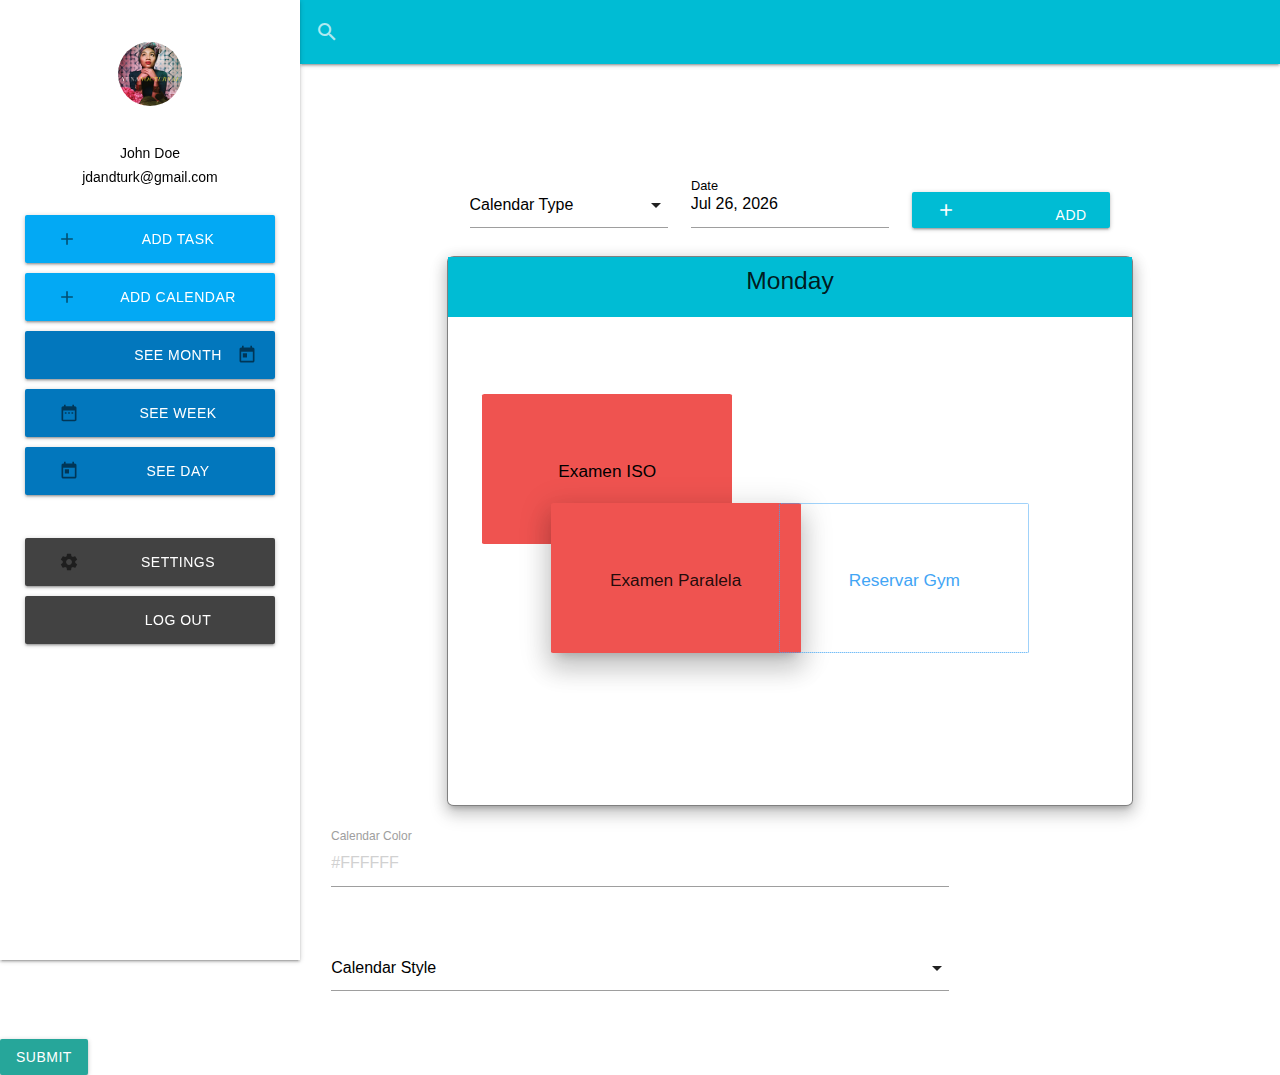
==== views/daily_calendar.html @ f016bbc3 "Updated gui" ====
<!DOCTYPE html>
<html>
  <head>
    <!--Import Google Icon Font-->
    <link href="https://fonts.googleapis.com/icon?family=Material+Icons" rel="stylesheet">
    <!--Import materialize.css-->
    <link rel="stylesheet" href="https://cdnjs.cloudflare.com/ajax/libs/materialize/1.0.0/css/materialize.min.css">
    <link rel="stylesheet" href="../assets/css/style.css">
    <!--Let browser know website is optimized for mobile-->
    <meta name="viewport" content="width=device-width, initial-scale=1.0"/>
  </head>

  <body style="height: 100%;">

  <ul id="slide-out" class="sidenav sidenav-fixed" style="padding: 10px;">
    <li><div class="user-view" style=" text-align: center !important;" >
      <a href="#user" ><img class="circle" src="../assets/img/yuna.jpg" style="display: inline;"></a>
      <a href="#name"><span class="black-text name">John Doe</span></a>
      <a href="#email"><span class="black-text email">jdandturk@gmail.com</span></a>
    </div></li>
    <li><a href="#addTask" class=" waves-effect waves-light btn modal-trigger light-blue"><i class="material-icons">add_task</i>Add Task</a></li>
    <li><a href="#addCalendar" class="waves-effect waves-light btn modal-trigger light-blue"><i class="material-icons">addchart</i>Add Calendar</a></li>
    <li><a href="monthly_calendar.html" class=" waves-effect waves-light btn light-blue darken-3"><i class="material-icons">calendar_today</i>See Month</a></li>
    <li><a href="weekly_calendar.html" class=" waves-effect waves-light btn light-blue darken-3"><i class="material-icons">date_range</i>See Week</a></li>
    <li><a href="daily_calendar.html" class=" waves-effect waves-light btn light-blue darken-3"><i class="material-icons">today</i>See Day</a></li>
    <br>
    <li><a class="waves-effect waves-light btn grey darken-3 "><i class="material-icons left">settings</i>Settings</a></li>
    <li><a class="waves-effect waves-light btn grey darken-3 modal-trigger" ><i class="material-icons left">outbound</i>Log Out</a></li>
  </ul>
  
  <main>
    <nav style="background-color: #00BCD4">
      <div class="nav-wrapper">
        <a href="#" data-target="slide-out" class="sidenav-trigger"><i class="material-icons">menu</i></a>
        <form>
          <div class="input-field">
            <input id="search" type="search" required>
            <label class="label-icon" for="search"><i class="material-icons">search</i></label>
            <i class="material-icons">close</i>
          </div>
        </form>
        </div>
    </nav> 
    
    <div class="container">
        <div class="row" style="margin-top: 15%; display: flex; margin-bottom: 5px;" >
            <div class="col s12" style="justify-content: space-between !important;"> 
                <div class="input-field col m4" >
                    <select>
                        <option value="" disabled selected>Calendar Type</option>
                        <option value="1">Option 1</option>
                        <option value="2">Option 2</option>
                        <option value="3">Option 3</option>
                    </select>              
                </div>
     
                <div class="input-field col s6 m4">
                    <input type="text" id="daily" class="datepicker">
                    <label for="daily" class="label">Date</label>
                </div>
    
                <div class="input-field col m4">
                  <a href="#addTask" style="margin-top: 10px;" class="waves-effect waves-light cyan btn btn-block light-blue modal-trigger"><i class="material-icons">addchart</i>Add Task</a>
                </div>
            </div>
        </div>
        <div class="row" id="calendar" >
            <div id="dailyCalendar" class="z-depth-3">
                <div class="dailyHeader">
                  <h5 style="text-align: center; padding-top: 1.5%; margin-top: 0;">Monday</h3>
                </div>
                <a href="#seeTask" style="color: black;" class="modal-trigger">
                  <div class="test valign-wrapper " style="position: absolute;top: 25%;left: 5%;"><h6 class="">Examen ISO</h6></div>
                </a>
                <div class="test z-depth-4 valign-wrapper " style="position: absolute; top: 45%; left: 15%"><h6>Examen Paralela</h6></div>
                <div class="appointment valign-wrapper"  style="position: absolute; top: 45%; right: 15%;"><h6>Reservar Gym</h6></div>
            </div>
        </div>
    </div>
    
  </main>      
  <div id="addTask" class="modal">
    <div class="modal-content">
     <div class="row">
      <div class="col s12">
        <a class="waves-effect waves-light btn-flat modal-close" href=""><i class="material-icons left">arrow_back</i>Back</a>
      </div>
     </div>
     <div class="row">
       <div class="col s12"><h3 style="text-align: center;">Add Task</h3></div>
      <div class="col s3"></div>
       <div class="input-field col s6">
         <input type="text" id="tweet" ></textarea>
         <label for="tweet">Task Name</label>
       </div>
       <div class="col s3"></div>
      </div>
      <div class="row">
       <div class="col s3"></div>
       <div class="input-field col s6">
         <textarea id="tweet" class="materialize-textarea" data-length="140"></textarea>
         <label for="tweet">Task Name</label>
       </div>
       <div class="col s3"></div>
     </div>
     <div class="row">
       <div class="col s3"></div>
       <div class="input-field col s6">
        <input type="text" id="daily" class="datepicker">
        <label for="daily" class="label">Date</label>
       </div>
       <div class="col s3"></div>
     </div>
     <div class="row">
       <div class="col s3"></div>
       <div class="input-field col s6">
        <select>
          <option value="" disabled selected>Calendar</option>
          <option value="1">Tasks</option>
          <option value="2">Appointments</option>
          <option value="3">Travels</option>
      </select>              
       </div>
       <div class="col s3"></div>
     </div>
    </div>
    <div class="modal-footer">
      <a href="#!" class="modal-close waves-effect waves-green btn">Submit</a>
    </div>
  </div>

  <div id="seeTask" class="modal">
    <div class="modal-content">
     <div class="row">
      <div class="col s12">
        <a class="waves-effect waves-light btn-flat modal-close" href=""><i class="material-icons left">arrow_back</i>Back</a>
      </div>
     </div>
     <div class="row">
       <div class="col s12"><h3 style="text-align: center;">Task</h3></div>
      <div class="col s3"></div>
       <div class="input-field col s6">
         <input type="text" id="tweet" placeholder="Examen ISO">
         <label for="tweet">Task Name</label>
       </div>
       <div class="col s3"></div>
      </div>
      <div class="row">
       <div class="col s3"></div>
       <div class="input-field col s6">
         <textarea id="tweet" class="materialize-textarea" data-length="140">Examen de ISO temas 1 2 y 3</textarea>
         <label for="tweet">Task Description</label>
       </div>
       <div class="col s3"></div>
     </div>
     <div class="row">
       <div class="col s3"></div>
       <div class="input-field col s6">
        <input type="text" id="daily2" class="datepicker">
        <label for="daily" class="label">Date</label>
       </div>
       <div class="col s3"></div>
     </div>
     <div class="row">
       <div class="col s3"></div>
       <div class="input-field col s6">
        <select>
          <option value="" disabled >Calendar</option>
          <option value="1" selected>Tasks</option>
          <option value="2">Appointments</option>
          <option value="3">Travels</option>
      </select>              
       </div>
       <div class="col s3"></div>
     </div><div id="addCalendar" class="modal">
      <div class="modal-content">
       <div class="row">
        <div class="col s12">
          <a class="waves-effect waves-light btn-flat modal-close" href=""><i class="material-icons left">arrow_back</i>Back</a>
        </div>
       </div>
       <div class="row">
         <div class="col s12"><h3 style="text-align: center;">Add Calendar</h3></div>
        <div class="col s3"></div>
         <div class="input-field col s6">
           <input type="text" id="tweet" ></textarea>
           <label for="tweet">Calendar Name</label>
         </div>
         <div class="col s3"></div>
        </div>
        <div class="row">
         <div class="col s3"></div>
         <div class="input-field col s6">
           <input id="tweet" type="text" placeholder="#FFFFFF" >
           <label for="tweet">Calendar Color</label>
         </div>
         <div class="col s3"></div>
       </div>
    
       <div class="row" style="margin-bottom: 25px;">
         <div class="col s3"></div>
         <div class="input-field col s6">
          <select>
            <option value="" disabled selected>Calendar Style</option>
            <option value="1">Solid</option>
            <option value="2">Pointed</option>
            <option value="3">Striped</option>
        </select>              
         </div>
         <div class="col s3"></div>
       </div>
      </div>
      <div class="modal-footer">
        <a href="#!" class="modal-close waves-effect waves-green btn">Submit</a>
      </div>
    </div>waves-effect waves-green btn">Submit</a>
    </div>
  </div>

  <div id="addCalendar" class="modal">
    <div class="modal-content">
     <div class="row">
      <div class="col s12">
        <a class="waves-effect waves-light btn-flat modal-close" href=""><i class="material-icons left">arrow_back</i>Back</a>
      </div>
     </div>
     <div class<div id="addCalendar" class="modal">
      <div class="modal-content">
       <div class="row">
        <div class="col s12">
          <a class="waves-effect waves-light btn-flat modal-close" href=""><i class="material-icons left">arrow_back</i>Back</a>
        </div>
       </div>
       <div class="row">
         <div class="col s12"><h3 style="text-align: center;">Add Calendar</h3></div>
        <div class="col s3"></div>
         <div class="input-field col s6">
           <input type="text" id="tweet" ></textarea>
           <label for="tweet">Calendar Name</label>
         </div>
         <div class="col s3"></div>
        </div>
        <div class="row">
         <div class="col s3"></div>
         <div class="input-field col s6">
           <input id="tweet" type="text" placeholder="#FFFFFF" >
           <label for="tweet">Calendar Color</label>
         </div>
         <div class="col s3"></div>
       </div>
    
       <div class="row" style="margin-bottom: 25px;">
         <div class="col s3"></div>
         <div class="input-field col s6">
          <select>
            <option value="" disabled selected>Calendar Style</option>
            <option value="1">Solid</option>
            <option value="2">Pointed</option>
            <option value="3">Striped</option>
        </select>              
         </div>
         <div class="col s3"></div>
       </div>
      </div>
      <div class="modal-footer">
        <a href="#!" class="modal-close waves-effect waves-green btn">Submit</a>
      </div>
    </div>nput-field col s6">
         <input type="text" id="tweet" ></textarea>
         <label for="tweet">Calendar Name</label>
       </div>
       <div class="col s3"></div>
      </div>
      <div class="row">
       <div class="col s3"></div>
       <div class="input-field col s6">
         <input id="tweet" type="text" placeholder="#FFFFFF" >
         <label for="tweet">Calendar Color</label>
       </div>
       <div class="col s3"></div>
     </div>
  
     <div class="row" style="margin-bottom: 25px;">
       <div class="col s3"></div>
       <div class="input-field col s6">
        <select>
          <option value="" disabled selected>Calendar Style</option>
          <option value="1">Solid</option>
          <option value="2">Pointed</option>
          <option value="3">Striped</option>
      </select>              
       </div>
       <div class="col s3"></div>
     </div>
    </div>
    <div class="modal-footer">
      <a href="#!" class="modal-close waves-effect waves-green btn">Submit</a>
    </div>
  </div>

  
  
  <!--JavaScript at end of body for optimized loading-->
  <script
    src="https://code.jquery.com/jquery-3.5.1.min.js"
    integrity="sha256-9/aliU8dGd2tb6OSsuzixeV4y/faTqgFtohetphbbj0="
    crossorigin="anonymous"></script>
    <script src="https://cdnjs.cloudflare.com/ajax/libs/materialize/1.0.0/js/materialize.min.js"></script>
  <script>   
    $(document).ready(function(){
      $('.sidenav').sidenav();
      $('.modal').modal();
      $('select').formSelect();
    
    });

    var elems = document.querySelectorAll('.datepicker');
    var instances = M.Datepicker.init(elems);
    var instance = instances[0];
    var instance2 = instances[2]
    instance.setDate( new Date() );
    instance._finishSelection();
    instance2.setDate( new Date() );
    instance2._finishSelection();
  </script>
  </body>
</html>
---- assets/css/style.css ----
header,
main,
footer {
    padding-left: 300px;
}

.tweet-text{
    margin-left: 60px !important;
}

@media only screen and (max-width: 992px){
    header,
    main,
    footer {
        padding-left: 0;
    }

    .nav-wrapper {
        display: flex;
    }

    .nav-wrapper form {
        width: 100%;    
    }
}

#buttons {
    height: 50px;
    width: 700px;
}

#dailyCalendar{
    height: 550px;
    width: 100%;
    border: 1px solid grey;
    border-radius: 1%;
    position: relative;
    left: 0%
}

.btn-block {
    width: 100%; display:block;
}

.dailyHeader {
    position: absolute;
    top: 0;
    width: 100%;
    height: 60px;
    border-bottom: 1px solid #00BCD4;
    background-color: #00BCD4;
}

.label {
    font-size: 16px !important;
    font-weight: 400 !important;
    color: black !important;
    line-height: 45px !important;
    height: 46px;
    margin-bottom: 5px !important;
}

.test{
    height: 150px;
    width: 250px;
    justify-content: center;
    background-color: #ef5350;
    border-radius: 1%;
}

.appointment {
    height: 150px;
    width: 250px;
    justify-content: center;
    border: 1px dotted #42a5f5;
    border-radius: 1%;
    color: #42a5f5;

}

.weeklyTest{
    height: 75px;
    width: 125px;
    justify-content: center;
    text-align: center;
    background-color: #ef5350;
    border-radius: 1%;
}

.weeklyAppointment {
    height: 75px;
    width: 125px;
    justify-content: center;
    text-align: center;
    border: 1px dotted #42a5f5;
    border-radius: 1%;
    color: #42a5f5;

}

.monthlyTest{
    height: 50px;
    width: 70px;
    justify-content: center;
    text-align: center;
    background-color: #ef5350;
    border-radius: 1%;
}

.monthlyAppointment {
    height: 50px;
    width: 70px;
    justify-content: center;
    text-align: center;
    border: 1px dotted #42a5f5;
    border-radius: 1%;
    color: #42a5f5;

}

.breakWord {
    word-break: break-word;
}

.day{
    height: 100%;
    width: 14.29%;
}

.monday {
    border-right: 1px solid black;
}

.tuesday{
    border-right: 1px solid black;
}

.wednesday{
    border-right: 1px solid black;
}

.thursday {
    border-right: 1px solid black;
}

.friday {
    border-right: 1px solid black;
}

.saturday {
    border-right: 1px solid black;
}

.weeklyheader {
    position: absolute;
    top: 0;
    width: 100%;
    height: 10%;
    border-bottom: 1px solid #00BCD4;
    background-color: #00BCD4;

}

.m0 {
    margin: 0;
}

.ml3 {
    margin-left: 3rem;
}
.ml1 {
    margin-left: 1rem;
}
.ml2 {
    margin-left: 2rem;
}

.mr3 {
    margin-right: 3rem;
}
.mr1 {
    margin-right: 1rem;
}
.mr2 {
    margin-right: 2rem;
}

.monthlyDay {
    width: 100%;
    height: 22.5%;
    border-bottom: 1px solid black;
}

.noborder {
    border: 0px;
}
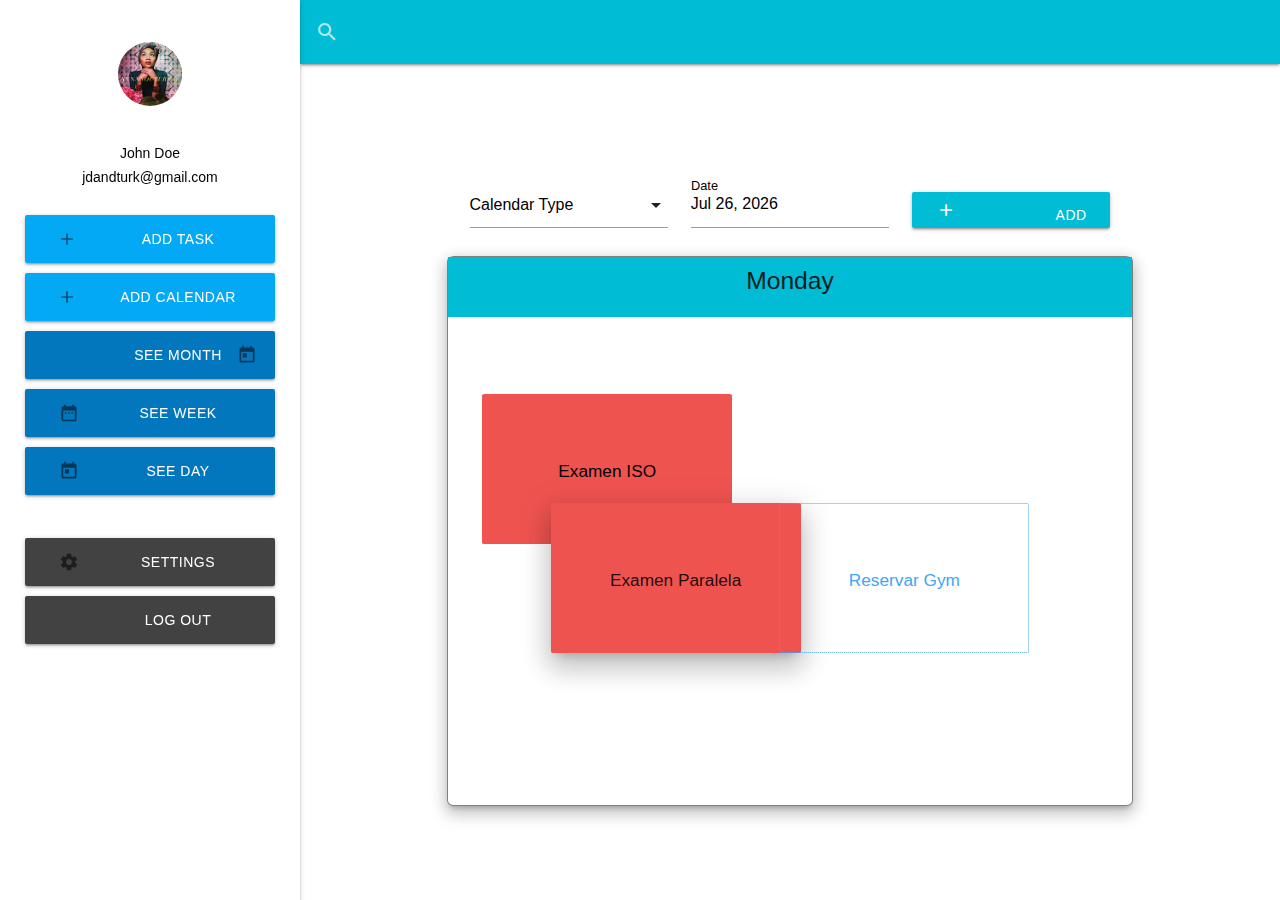
==== commit 927a7a33: "Tareas y calendarios se crean bien" ====
--- a/views/daily_calendar.html
+++ b/views/daily_calendar.html
@@ -172,7 +172,14 @@
       </select>              
        </div>
        <div class="col s3"></div>
-     </div><div id="addCalendar" class="modal">
+     </div>
+    </div>
+    <div class="modal-footer">
+      <a href="#!" class="modal-close waves-effect waves-green btn">Submit</a>
+    </div>
+  </div>
+     
+     <div id="addCalendar" class="modal">
       <div class="modal-content">
        <div class="row">
         <div class="col s12">
@@ -224,48 +231,10 @@
         <a class="waves-effect waves-light btn-flat modal-close" href=""><i class="material-icons left">arrow_back</i>Back</a>
       </div>
      </div>
-     <div class<div id="addCalendar" class="modal">
-      <div class="modal-content">
-       <div class="row">
-        <div class="col s12">
-          <a class="waves-effect waves-light btn-flat modal-close" href=""><i class="material-icons left">arrow_back</i>Back</a>
-        </div>
-       </div>
-       <div class="row">
-         <div class="col s12"><h3 style="text-align: center;">Add Calendar</h3></div>
-        <div class="col s3"></div>
-         <div class="input-field col s6">
-           <input type="text" id="tweet" ></textarea>
-           <label for="tweet">Calendar Name</label>
-         </div>
-         <div class="col s3"></div>
-        </div>
-        <div class="row">
-         <div class="col s3"></div>
-         <div class="input-field col s6">
-           <input id="tweet" type="text" placeholder="#FFFFFF" >
-           <label for="tweet">Calendar Color</label>
-         </div>
-         <div class="col s3"></div>
-       </div>
-    
-       <div class="row" style="margin-bottom: 25px;">
-         <div class="col s3"></div>
-         <div class="input-field col s6">
-          <select>
-            <option value="" disabled selected>Calendar Style</option>
-            <option value="1">Solid</option>
-            <option value="2">Pointed</option>
-            <option value="3">Striped</option>
-        </select>              
-         </div>
-         <div class="col s3"></div>
-       </div>
-      </div>
-      <div class="modal-footer">
-        <a href="#!" class="modal-close waves-effect waves-green btn">Submit</a>
-      </div>
-    </div>nput-field col s6">
+     <div class="row">
+       <div class="col s12"><h3 style="text-align: center;">Add Calendar</h3></div>
+      <div class="col s3"></div>
+       <div class="input-field col s6">
          <input type="text" id="tweet" ></textarea>
          <label for="tweet">Calendar Name</label>
        </div>
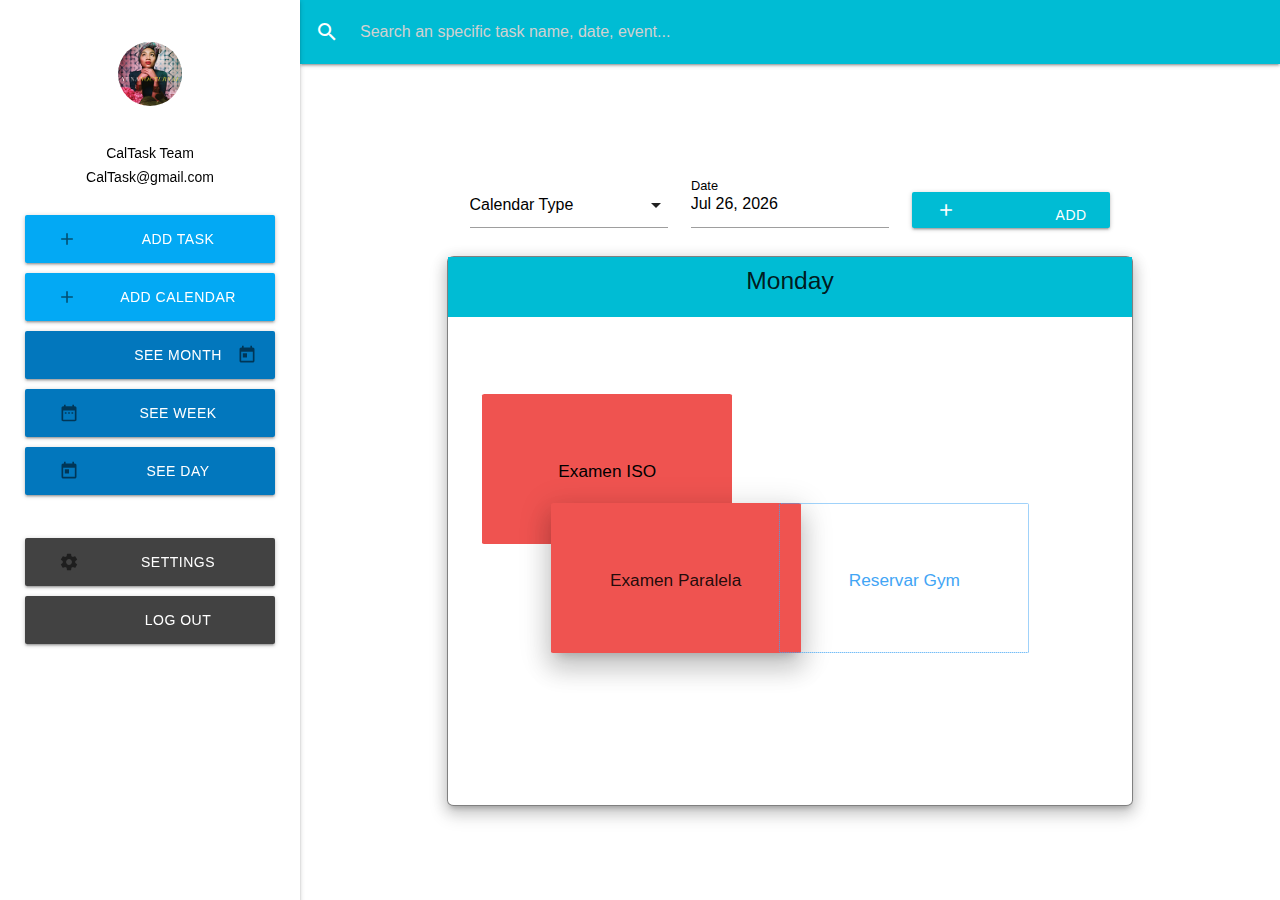
==== commit 9b8b5461: "MInor changes and improvement of views (inputs, search toolbar...)" ====
--- a/views/daily_calendar.html
+++ b/views/daily_calendar.html
@@ -1,5 +1,5 @@
 <!DOCTYPE html>
-<html>
+<html lang='es'>
   <head>
     <!--Import Google Icon Font-->
     <link href="https://fonts.googleapis.com/icon?family=Material+Icons" rel="stylesheet">
@@ -7,7 +7,7 @@
     <link rel="stylesheet" href="https://cdnjs.cloudflare.com/ajax/libs/materialize/1.0.0/css/materialize.min.css">
     <link rel="stylesheet" href="../assets/css/style.css">
     <!--Let browser know website is optimized for mobile-->
-    <meta name="viewport" content="width=device-width, initial-scale=1.0"/>
+    <meta charset="utf-8" name="viewport" content="width=device-width, initial-scale=1.0"/>
   </head>
 
   <body style="height: 100%;">
@@ -15,8 +15,8 @@
   <ul id="slide-out" class="sidenav sidenav-fixed" style="padding: 10px;">
     <li><div class="user-view" style=" text-align: center !important;" >
       <a href="#user" ><img class="circle" src="../assets/img/yuna.jpg" style="display: inline;"></a>
-      <a href="#name"><span class="black-text name">John Doe</span></a>
-      <a href="#email"><span class="black-text email">jdandturk@gmail.com</span></a>
+      <a href="#name"><span class="black-text name">CalTask Team</span></a>
+      <a href="#email"><span class="black-text email">CalTask@gmail.com</span></a>
     </div></li>
     <li><a href="#addTask" class=" waves-effect waves-light btn modal-trigger light-blue"><i class="material-icons">add_task</i>Add Task</a></li>
     <li><a href="#addCalendar" class="waves-effect waves-light btn modal-trigger light-blue"><i class="material-icons">addchart</i>Add Calendar</a></li>
@@ -25,7 +25,7 @@
     <li><a href="daily_calendar.html" class=" waves-effect waves-light btn light-blue darken-3"><i class="material-icons">today</i>See Day</a></li>
     <br>
     <li><a class="waves-effect waves-light btn grey darken-3 "><i class="material-icons left">settings</i>Settings</a></li>
-    <li><a class="waves-effect waves-light btn grey darken-3 modal-trigger" ><i class="material-icons left">outbound</i>Log Out</a></li>
+    <li><a href="login.html" class="waves-effect waves-light btn grey darken-3 modal-trigger" ><i class="material-icons left">outbound</i>Log Out</a></li>
   </ul>
   
   <main>
@@ -34,7 +34,7 @@
         <a href="#" data-target="slide-out" class="sidenav-trigger"><i class="material-icons">menu</i></a>
         <form>
           <div class="input-field">
-            <input id="search" type="search" required>
+            <input id="search" type="search" required placeholder="Search an specific task name, date, event...">
             <label class="label-icon" for="search"><i class="material-icons">search</i></label>
             <i class="material-icons">close</i>
           </div>
--- a/assets/css/style.css
+++ b/assets/css/style.css
@@ -23,6 +23,8 @@
         width: 100%;    
     }
 }
+
+
 
 #buttons {
     height: 50px;
@@ -80,7 +82,7 @@
 
 .weeklyTest{
     height: 75px;
-    width: 125px;
+    width: 90px;
     justify-content: center;
     text-align: center;
     background-color: #ef5350;
@@ -89,7 +91,7 @@
 
 .weeklyAppointment {
     height: 75px;
-    width: 125px;
+    width: 90px;
     justify-content: center;
     text-align: center;
     border: 1px dotted #42a5f5;
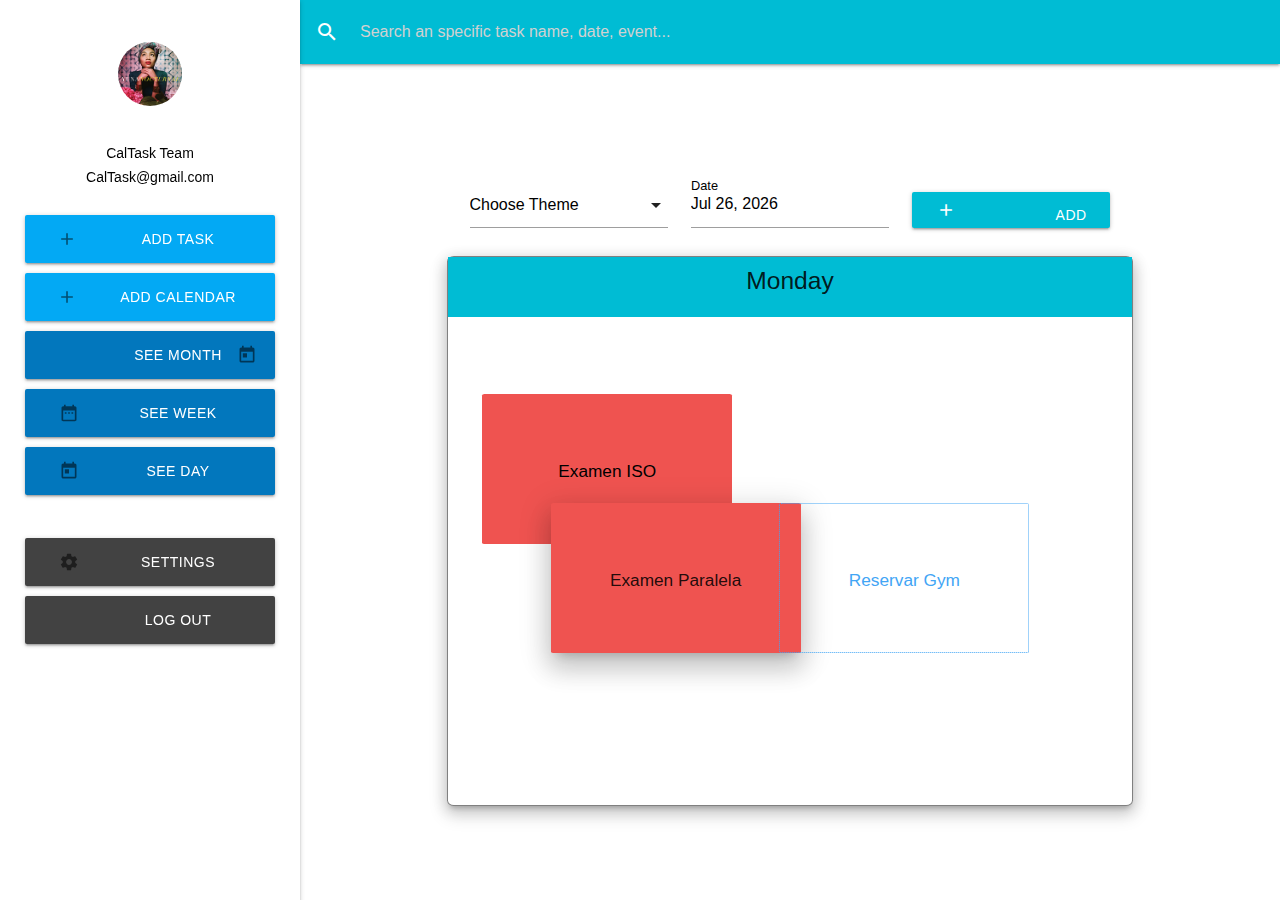
==== commit 937a6fce: "Setting view added and improved functionality" ====
--- a/views/daily_calendar.html
+++ b/views/daily_calendar.html
@@ -24,7 +24,7 @@
     <li><a href="weekly_calendar.html" class=" waves-effect waves-light btn light-blue darken-3"><i class="material-icons">date_range</i>See Week</a></li>
     <li><a href="daily_calendar.html" class=" waves-effect waves-light btn light-blue darken-3"><i class="material-icons">today</i>See Day</a></li>
     <br>
-    <li><a class="waves-effect waves-light btn grey darken-3 "><i class="material-icons left">settings</i>Settings</a></li>
+    <li><a href="settings.html" class="waves-effect waves-light btn grey darken-3 "><i class="material-icons left">settings</i>Settings</a></li>
     <li><a href="login.html" class="waves-effect waves-light btn grey darken-3 modal-trigger" ><i class="material-icons left">outbound</i>Log Out</a></li>
   </ul>
   
@@ -47,10 +47,10 @@
             <div class="col s12" style="justify-content: space-between !important;"> 
                 <div class="input-field col m4" >
                     <select>
-                        <option value="" disabled selected>Calendar Type</option>
-                        <option value="1">Option 1</option>
-                        <option value="2">Option 2</option>
-                        <option value="3">Option 3</option>
+                      <option value="" disabled selected>Choose Theme</option>
+                      <option value="1">Solid</option>
+                      <option value="2">Dark</option>
+                      <option value="3">Tech</option>
                     </select>              
                 </div>
      
@@ -98,9 +98,9 @@
       <div class="row">
        <div class="col s3"></div>
        <div class="input-field col s6">
-         <textarea id="tweet" class="materialize-textarea" data-length="140"></textarea>
-         <label for="tweet">Task Name</label>
-       </div>
+        <input id="tweet" type="text" placeholder="#FFFFFF" >
+        <label for="tweet">Task Color</label>
+      </div>
        <div class="col s3"></div>
      </div>
      <div class="row">
--- a/assets/css/style.css
+++ b/assets/css/style.css
@@ -94,7 +94,7 @@
     width: 90px;
     justify-content: center;
     text-align: center;
-    border: 1px dotted #42a5f5;
+    border: 1px dotted #41a6f8;
     border-radius: 1%;
     color: #42a5f5;
 
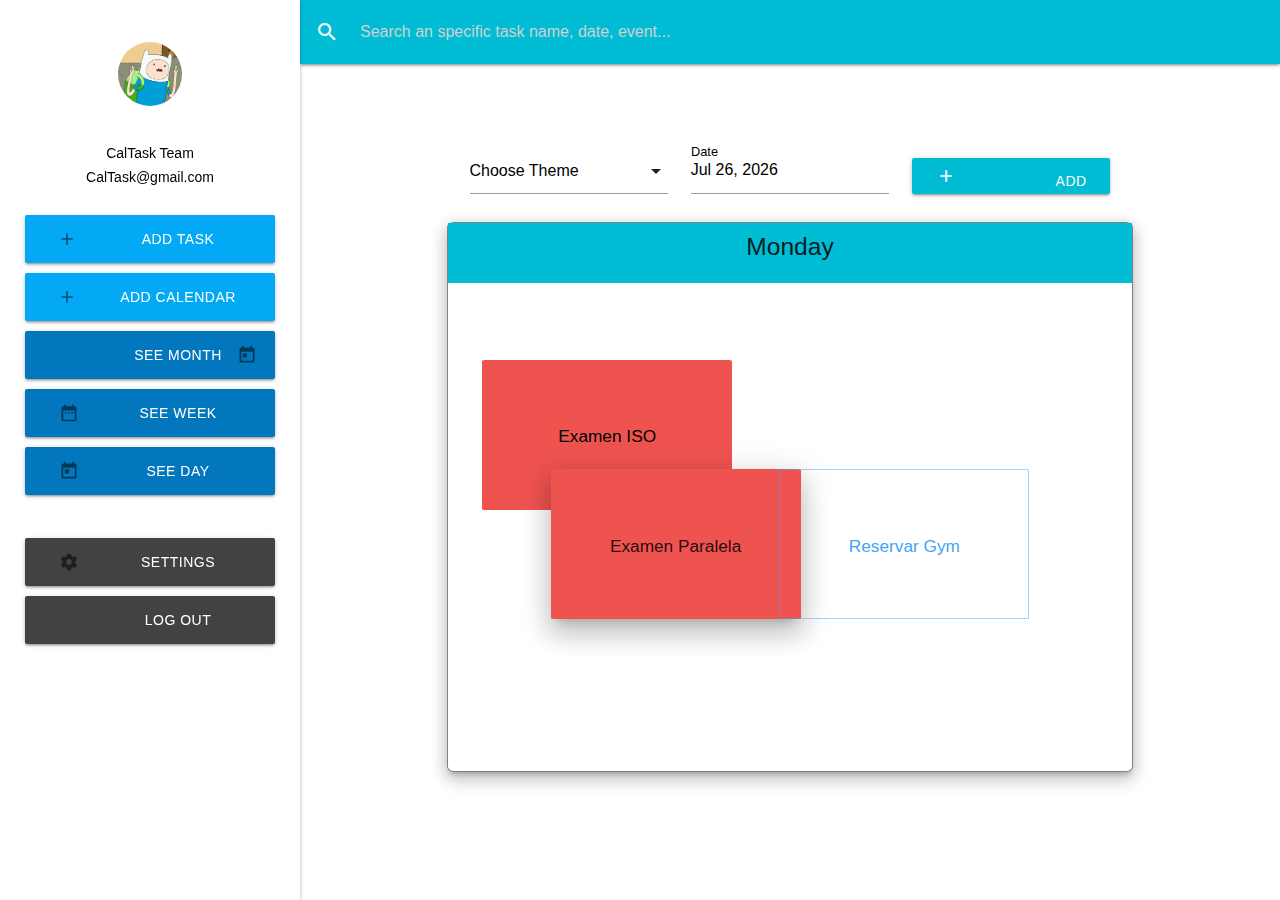
==== commit 2e4bc063: "Final commit, improved aspect, minor changes" ====
--- a/views/daily_calendar.html
+++ b/views/daily_calendar.html
@@ -14,7 +14,7 @@
 
   <ul id="slide-out" class="sidenav sidenav-fixed" style="padding: 10px;">
     <li><div class="user-view" style=" text-align: center !important;" >
-      <a href="#user" ><img class="circle" src="../assets/img/yuna.jpg" style="display: inline;"></a>
+      <a href="#user" ><img class="circle" src="../assets/img/yuna.png" style="display: inline;"></a>
       <a href="#name"><span class="black-text name">CalTask Team</span></a>
       <a href="#email"><span class="black-text email">CalTask@gmail.com</span></a>
     </div></li>
@@ -43,7 +43,7 @@
     </nav> 
     
     <div class="container">
-        <div class="row" style="margin-top: 15%; display: flex; margin-bottom: 5px;" >
+        <div class="row" style="margin-top: 10%; display: flex; margin-bottom: 5px;" >
             <div class="col s12" style="justify-content: space-between !important;"> 
                 <div class="input-field col m4" >
                     <select>
@@ -79,11 +79,11 @@
     </div>
     
   </main>      
-  <div id="addTask" class="modal">
+  <div id="addTask" class="modal" style="max-height: 100%;">
     <div class="modal-content">
      <div class="row">
       <div class="col s12">
-        <a class="waves-effect waves-light btn-flat modal-close" href=""><i class="material-icons left">arrow_back</i>Back</a>
+        <a class="waves-effect waves-light btn-flat modal-close"  href=""><i class="material-icons left">arrow_back</i>Back</a>
       </div>
      </div>
      <div class="row">
@@ -94,6 +94,14 @@
          <label for="tweet">Task Name</label>
        </div>
        <div class="col s3"></div>
+      </div>
+      <div class="row">
+        <div class="col s3"></div>
+        <div class="input-field col s6">
+          <textarea id="tweet" class="materialize-textarea" data-length="140">Examen...Evento..Tareas...</textarea>
+          <label for="tweet">Task Description</label>
+        </div>
+        <div class="col s3"></div>
       </div>
       <div class="row">
        <div class="col s3"></div>
@@ -129,7 +137,7 @@
     </div>
   </div>
 
-  <div id="seeTask" class="modal">
+  <div id="seeTask" class="modal" style="max-height: 100%;">
     <div class="modal-content">
      <div class="row">
       <div class="col s12">
@@ -153,6 +161,14 @@
        </div>
        <div class="col s3"></div>
      </div>
+     <div class="row">
+      <div class="col s3"></div>
+      <div class="input-field col s6">
+       <input id="tweet" type="text" placeholder="#FFFFFF" >
+       <label for="tweet">Change Task Color</label>
+     </div>
+      <div class="col s3"></div>
+    </div>
      <div class="row">
        <div class="col s3"></div>
        <div class="input-field col s6">
@@ -179,7 +195,7 @@
     </div>
   </div>
      
-     <div id="addCalendar" class="modal">
+     <div id="addCalendar" class="modal" style="max-height: 100%;">
       <div class="modal-content">
        <div class="row">
         <div class="col s12">
